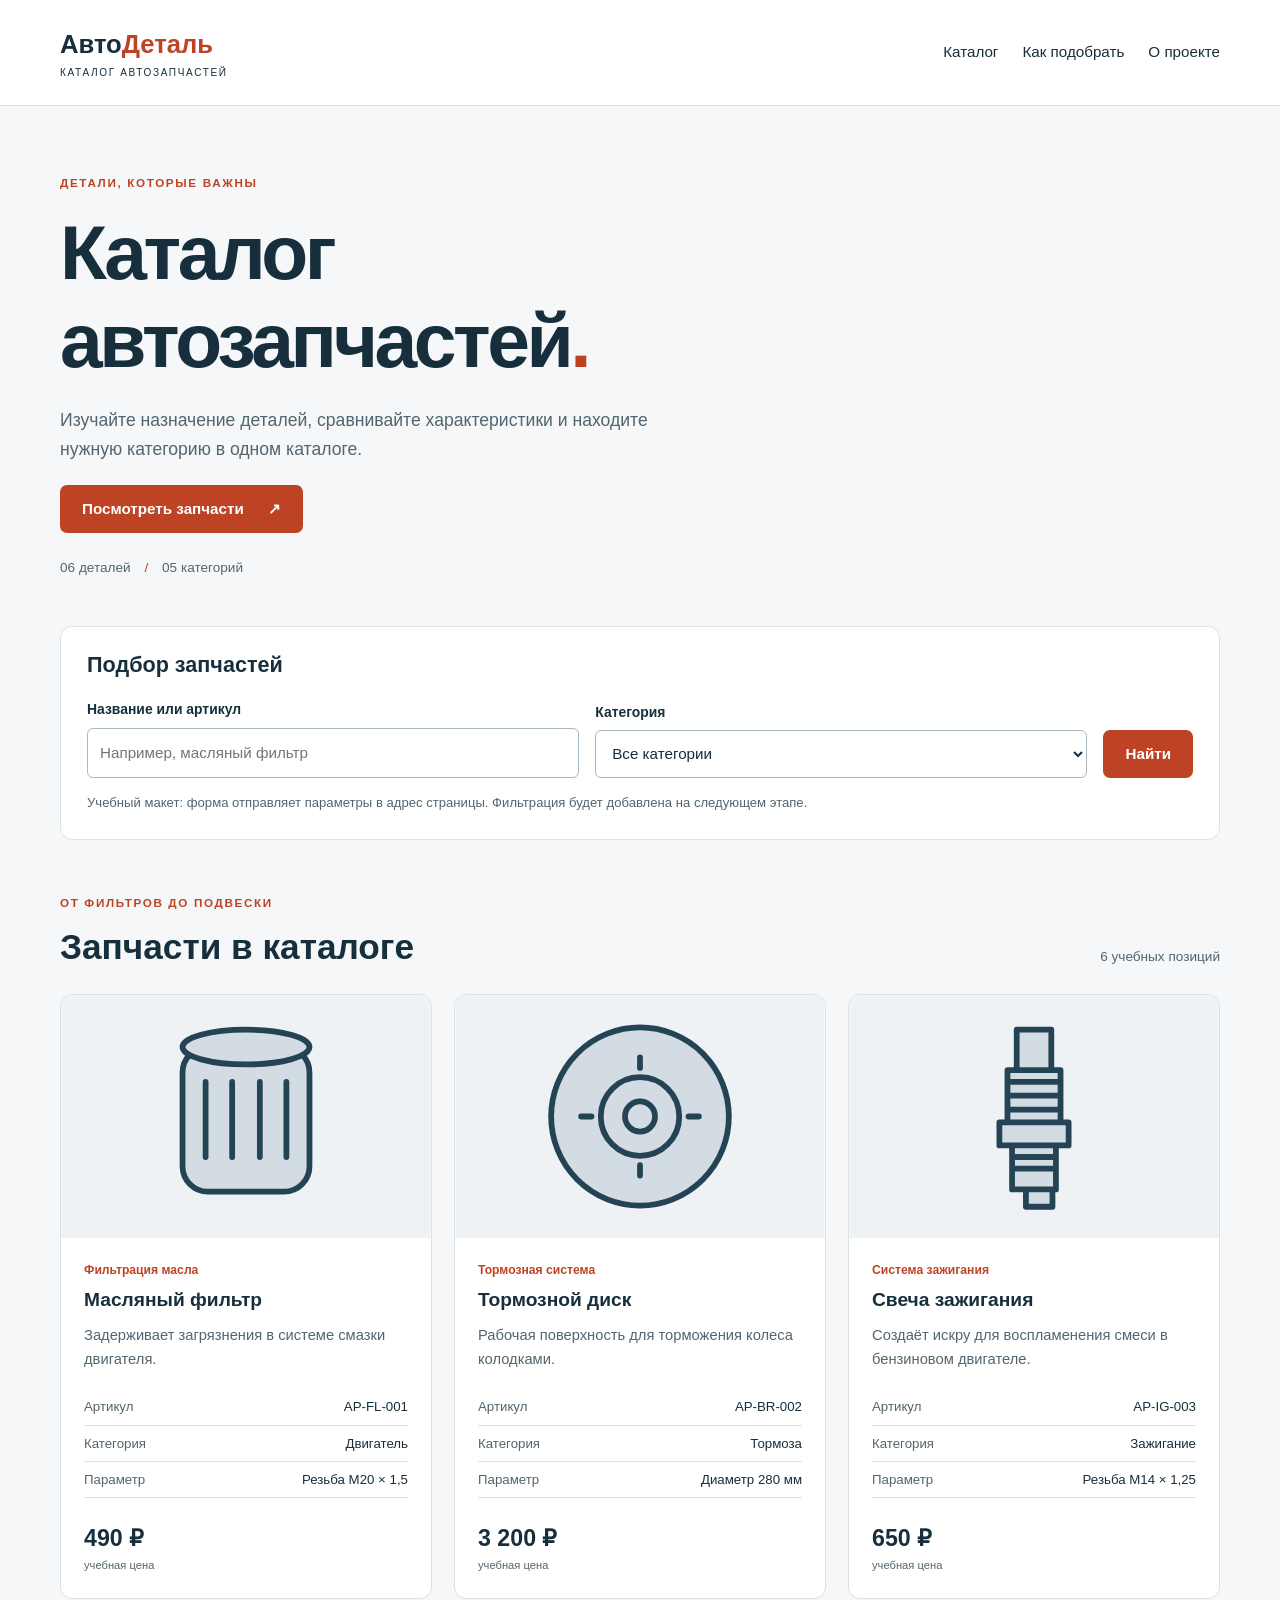
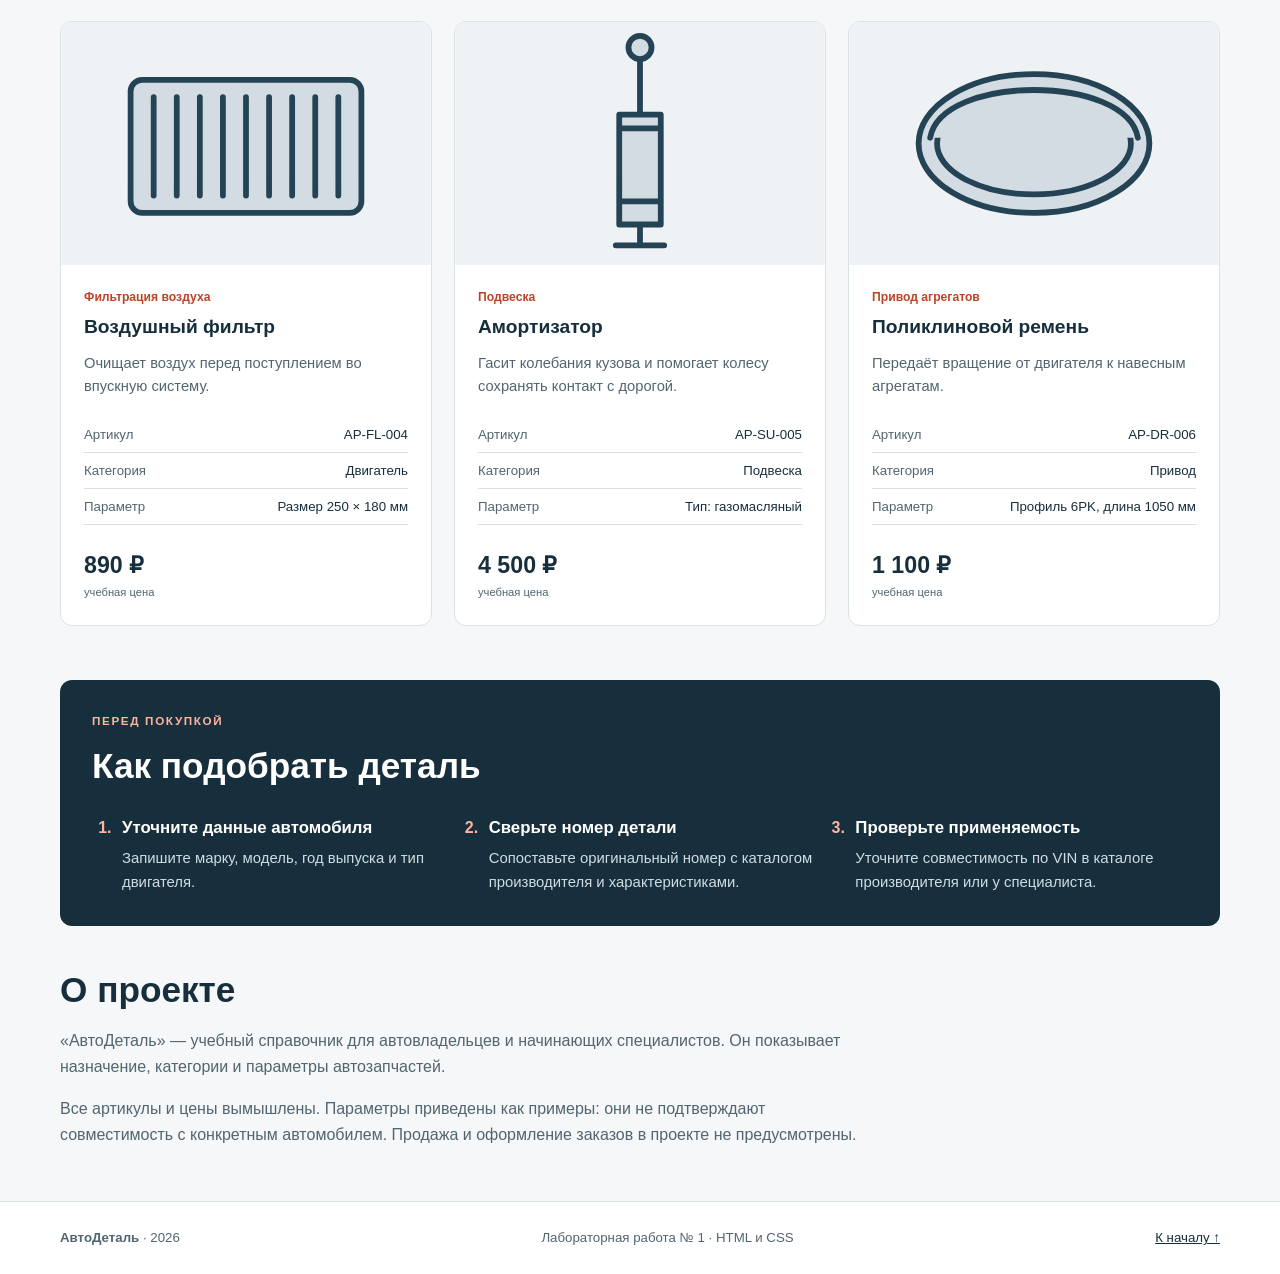
==== index.html @ cdf3020a "Add files via upload" ====
<!doctype html>
<html lang="ru">
<head><meta charset="utf-8"><meta name="viewport" content="width=device-width, initial-scale=1"><meta name="description" content="Учебный каталог автозапчастей: характеристики и категории деталей."><title>АвтоДеталь — каталог автозапчастей</title><link rel="stylesheet" href="styles/main.css"></head>
<body>
<a class="skip-link" href="#main">Перейти к содержимому</a>
<header class="site-header"><div class="container header-inner"><a class="brand" href="index.html">Авто<span>Деталь</span><small>КАТАЛОГ АВТОЗАПЧАСТЕЙ</small></a><nav aria-label="Основная навигация"><a href="#catalog">Каталог</a><a href="#guide">Как подобрать</a><a href="#about">О проекте</a></nav></div></header>
<main id="main" class="container">
<section class="hero" aria-labelledby="page-title"><p class="eyebrow">ДЕТАЛИ, КОТОРЫЕ ВАЖНЫ</p><h1 id="page-title">Каталог<br>автозапчастей<span>.</span></h1><p>Изучайте назначение деталей, сравнивайте характеристики и находите нужную категорию в одном каталоге.</p><a class="button" href="#catalog">Посмотреть запчасти <span aria-hidden="true">↗</span></a><div class="hero-note">06 деталей <span> / </span> 05 категорий</div></section>
<section class="search-section" aria-labelledby="search-title"><h2 id="search-title">Подбор запчастей</h2><form action="index.html#catalog" method="get"><div class="field"><label for="query">Название или артикул</label><input id="query" name="query" type="search" placeholder="Например, масляный фильтр"></div><div class="field"><label for="category">Категория</label><select id="category" name="category"><option value="all">Все категории</option><option value="engine">Двигатель</option><option value="brakes">Тормоза</option><option value="ignition">Зажигание</option><option value="suspension">Подвеска</option><option value="drive">Привод</option></select></div><button class="button" type="submit">Найти</button></form><p class="form-note">Учебный макет: форма отправляет параметры в адрес страницы. Фильтрация будет добавлена на следующем этапе.</p></section>
<section id="catalog" class="catalog" aria-labelledby="catalog-title"><div class="section-heading"><div><p class="eyebrow">ОТ ФИЛЬТРОВ ДО ПОДВЕСКИ</p><h2 id="catalog-title">Запчасти в каталоге</h2></div><p>6 учебных позиций</p></div><div class="cards"><article class="card">
      <img src="assets/images/filter.svg" alt="Схематичное изображение: масляный фильтр" width="320" height="210">
      <div class="card-body"><p class="category">Фильтрация масла</p><h3>Масляный фильтр</h3><p class="description">Задерживает загрязнения в системе смазки двигателя.</p>
      <dl><div><dt>Артикул</dt><dd>AP-FL-001</dd></div><div><dt>Категория</dt><dd>Двигатель</dd></div><div><dt>Параметр</dt><dd>Резьба M20 × 1,5</dd></div></dl>
      <p class="price">490 ₽ <span>учебная цена</span></p></div></article><article class="card">
      <img src="assets/images/brake.svg" alt="Схематичное изображение: тормозной диск" width="320" height="210">
      <div class="card-body"><p class="category">Тормозная система</p><h3>Тормозной диск</h3><p class="description">Рабочая поверхность для торможения колеса колодками.</p>
      <dl><div><dt>Артикул</dt><dd>AP-BR-002</dd></div><div><dt>Категория</dt><dd>Тормоза</dd></div><div><dt>Параметр</dt><dd>Диаметр 280 мм</dd></div></dl>
      <p class="price">3 200 ₽ <span>учебная цена</span></p></div></article><article class="card">
      <img src="assets/images/plug.svg" alt="Схематичное изображение: свеча зажигания" width="320" height="210">
      <div class="card-body"><p class="category">Система зажигания</p><h3>Свеча зажигания</h3><p class="description">Создаёт искру для воспламенения смеси в бензиновом двигателе.</p>
      <dl><div><dt>Артикул</dt><dd>AP-IG-003</dd></div><div><dt>Категория</dt><dd>Зажигание</dd></div><div><dt>Параметр</dt><dd>Резьба M14 × 1,25</dd></div></dl>
      <p class="price">650 ₽ <span>учебная цена</span></p></div></article><article class="card">
      <img src="assets/images/air.svg" alt="Схематичное изображение: воздушный фильтр" width="320" height="210">
      <div class="card-body"><p class="category">Фильтрация воздуха</p><h3>Воздушный фильтр</h3><p class="description">Очищает воздух перед поступлением во впускную систему.</p>
      <dl><div><dt>Артикул</dt><dd>AP-FL-004</dd></div><div><dt>Категория</dt><dd>Двигатель</dd></div><div><dt>Параметр</dt><dd>Размер 250 × 180 мм</dd></div></dl>
      <p class="price">890 ₽ <span>учебная цена</span></p></div></article><article class="card">
      <img src="assets/images/shock.svg" alt="Схематичное изображение: амортизатор" width="320" height="210">
      <div class="card-body"><p class="category">Подвеска</p><h3>Амортизатор</h3><p class="description">Гасит колебания кузова и помогает колесу сохранять контакт с дорогой.</p>
      <dl><div><dt>Артикул</dt><dd>AP-SU-005</dd></div><div><dt>Категория</dt><dd>Подвеска</dd></div><div><dt>Параметр</dt><dd>Тип: газомасляный</dd></div></dl>
      <p class="price">4 500 ₽ <span>учебная цена</span></p></div></article><article class="card">
      <img src="assets/images/belt.svg" alt="Схематичное изображение: поликлиновой ремень" width="320" height="210">
      <div class="card-body"><p class="category">Привод агрегатов</p><h3>Поликлиновой ремень</h3><p class="description">Передаёт вращение от двигателя к навесным агрегатам.</p>
      <dl><div><dt>Артикул</dt><dd>AP-DR-006</dd></div><div><dt>Категория</dt><dd>Привод</dd></div><div><dt>Параметр</dt><dd>Профиль 6PK, длина 1050 мм</dd></div></dl>
      <p class="price">1 100 ₽ <span>учебная цена</span></p></div></article></div></section>
<section id="guide" class="guide" aria-labelledby="guide-title"><p class="eyebrow">ПЕРЕД ПОКУПКОЙ</p><h2 id="guide-title">Как подобрать деталь</h2><ol><li><h3>Уточните данные автомобиля</h3><p>Запишите марку, модель, год выпуска и тип двигателя.</p></li><li><h3>Сверьте номер детали</h3><p>Сопоставьте оригинальный номер с каталогом производителя и характеристиками.</p></li><li><h3>Проверьте применяемость</h3><p>Уточните совместимость по VIN в каталоге производителя или у специалиста.</p></li></ol></section>
<section id="about" class="about" aria-labelledby="about-title"><h2 id="about-title">О проекте</h2><p>«АвтоДеталь» — учебный справочник для автовладельцев и начинающих специалистов. Он показывает назначение, категории и параметры автозапчастей.</p><p>Все артикулы и цены вымышлены. Параметры приведены как примеры: они не подтверждают совместимость с конкретным автомобилем. Продажа и оформление заказов в проекте не предусмотрены.</p></section>
</main><footer><div class="container footer-inner"><p><strong>АвтоДеталь</strong> · 2026</p><p>Лабораторная работа № 1 · HTML и CSS</p><a href="#page-title">К началу ↑</a></div></footer>
</body></html>
---- styles/main.css ----
/* Основные цвета и единая система размеров. */
:root{--ink:#172f3c;--muted:#526570;--accent:#be4325;--line:#dae2e6;--paper:#f5f7f8}
*{box-sizing:border-box}html{scroll-behavior:smooth}body{margin:0;background:var(--paper);color:var(--ink);font-family:Arial,Helvetica,sans-serif;line-height:1.6}a{color:inherit}img{display:block;max-width:100%;height:auto}h1,h2,h3,p{margin:0}h1,h2,h3{line-height:1.15}h2{font-size:clamp(1.65rem,3vw,2.2rem)}h3{font-size:1.2rem}.container{width:min(1160px,calc(100% - 40px));margin-inline:auto}section{scroll-margin-top:24px}a:focus-visible,button:focus-visible,input:focus-visible,select:focus-visible{outline:3px solid #1867a0;outline-offset:4px}.skip-link{position:absolute;left:16px;top:-100px;z-index:5;background:white;padding:12px}.skip-link:focus{top:12px}
.site-header{background:white;border-bottom:1px solid var(--line)}.header-inner{display:flex;align-items:center;justify-content:space-between;gap:24px;padding-block:24px;flex-wrap:wrap}.brand{text-decoration:none;font-size:1.6rem;font-weight:800}.brand span{color:var(--accent)}.brand small{display:block;font-size:.63rem;letter-spacing:.16em;font-weight:400}nav{display:flex;gap:24px;flex-wrap:wrap}nav a{text-decoration:none;font-size:.95rem}nav a:hover{text-decoration:underline;color:var(--accent)}.hero{padding-block:68px 48px;max-width:850px}.eyebrow{font-size:.73rem;letter-spacing:.14em;font-weight:700;color:var(--accent);margin-bottom:15px}h1{font-size:clamp(2.6rem,6vw,4.9rem);letter-spacing:-.045em}h1 span{color:var(--accent)}.hero>p:not(.eyebrow){max-width:600px;margin-block:22px;color:var(--muted);font-size:1.1rem}.button{display:inline-flex;align-items:center;justify-content:center;gap:24px;background:var(--accent);color:white;border:0;border-radius:7px;padding:14px 22px;text-decoration:none;font:700 .95rem Arial,sans-serif;cursor:pointer;min-height:48px}.button:hover{background:#96321c}.hero-note{margin-top:24px;font-size:.85rem;color:var(--muted)}.hero-note span{margin-inline:10px;color:var(--accent)}.search-section{padding:26px;background:white;border:1px solid var(--line);border-radius:12px}.search-section h2{font-size:1.35rem;margin-bottom:20px}form{display:flex;gap:16px;align-items:end;flex-wrap:wrap}.field{flex:1 1 240px;min-width:0}label{display:block;font-size:.87rem;font-weight:700;margin-bottom:7px}input,select{width:100%;min-height:48px;border:1px solid #a9bac4;border-radius:6px;padding:12px;background:white;color:var(--ink);font:inherit;font-size:.95rem}.form-note{margin-top:14px;font-size:.82rem;color:var(--muted)}.catalog{padding-block:54px}.section-heading{display:flex;justify-content:space-between;align-items:end;gap:16px;flex-wrap:wrap;margin-bottom:26px}.section-heading>p{font-size:.85rem;color:var(--muted)}
/* Grid задаёт двумерную сетку карточек. */
.cards{display:grid;grid-template-columns:1fr;gap:22px}.card{min-width:0;background:white;border:1px solid var(--line);border-radius:12px;overflow:hidden}.card img{width:100%;aspect-ratio:320/210;object-fit:contain}.card-body{padding:23px}.category{font-size:.76rem;color:var(--accent);font-weight:700;margin-bottom:9px}.description{font-size:.92rem;color:var(--muted);margin-block:13px 18px}dl{font-size:.83rem;margin:0}dl>div{display:flex;justify-content:space-between;gap:12px;padding-block:7px;border-bottom:1px solid var(--line)}dt{color:var(--muted)}dd{margin:0;text-align:right;overflow-wrap:anywhere}.price{font-size:1.45rem;font-weight:700;margin-top:22px}.price span{display:block;font-size:.7rem;font-weight:400;color:var(--muted)}.guide{background:var(--ink);color:white;border-radius:12px;padding:32px}.guide .eyebrow{color:#ffb49d}.guide ol{display:grid;grid-template-columns:1fr;gap:28px;padding-left:24px;margin-block:28px 0}.guide li{padding-left:6px}.guide li::marker{color:#ffb49d;font-weight:700}.guide h3{font-size:1.05rem;margin-bottom:10px}.guide li p{color:#d0dce2;font-size:.93rem}.about{max-width:800px;padding-block:44px 54px}.about p{margin-top:17px;color:var(--muted)}footer{border-top:1px solid var(--line);background:white}.footer-inner{display:flex;justify-content:space-between;gap:18px;flex-wrap:wrap;padding-block:25px;font-size:.83rem}.footer-inner p{color:var(--muted)}
@media(min-width:640px){.cards{grid-template-columns:repeat(2,minmax(0,1fr))}}
@media(min-width:1024px){.cards{grid-template-columns:repeat(3,minmax(0,1fr))}.guide ol{grid-template-columns:repeat(3,minmax(0,1fr))}}
@media(max-width:479px){.container{width:calc(100% - 32px)}nav{gap:16px}.hero{padding-block:40px 32px}.search-section,.guide{padding:22px}form>.button{width:100%}.card-body{padding:20px}}
@media(prefers-reduced-motion:reduce){html{scroll-behavior:auto}}
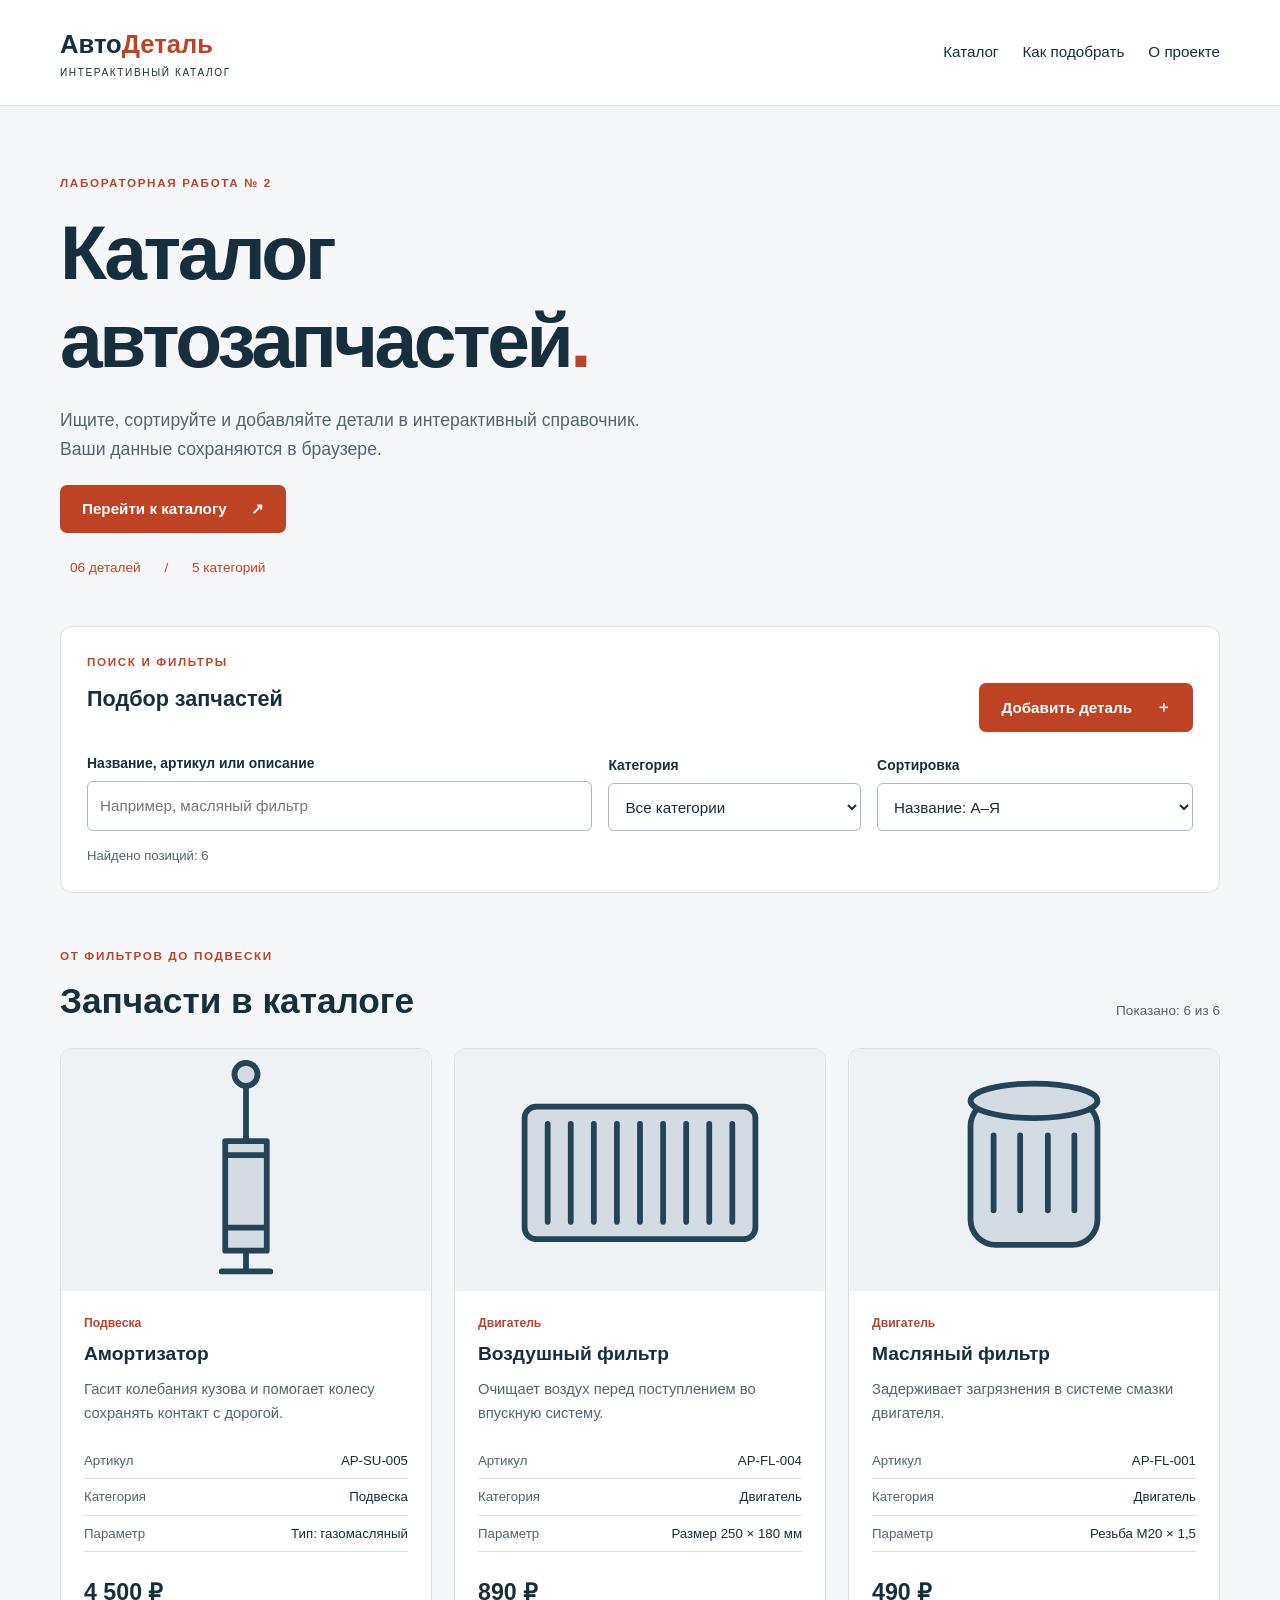
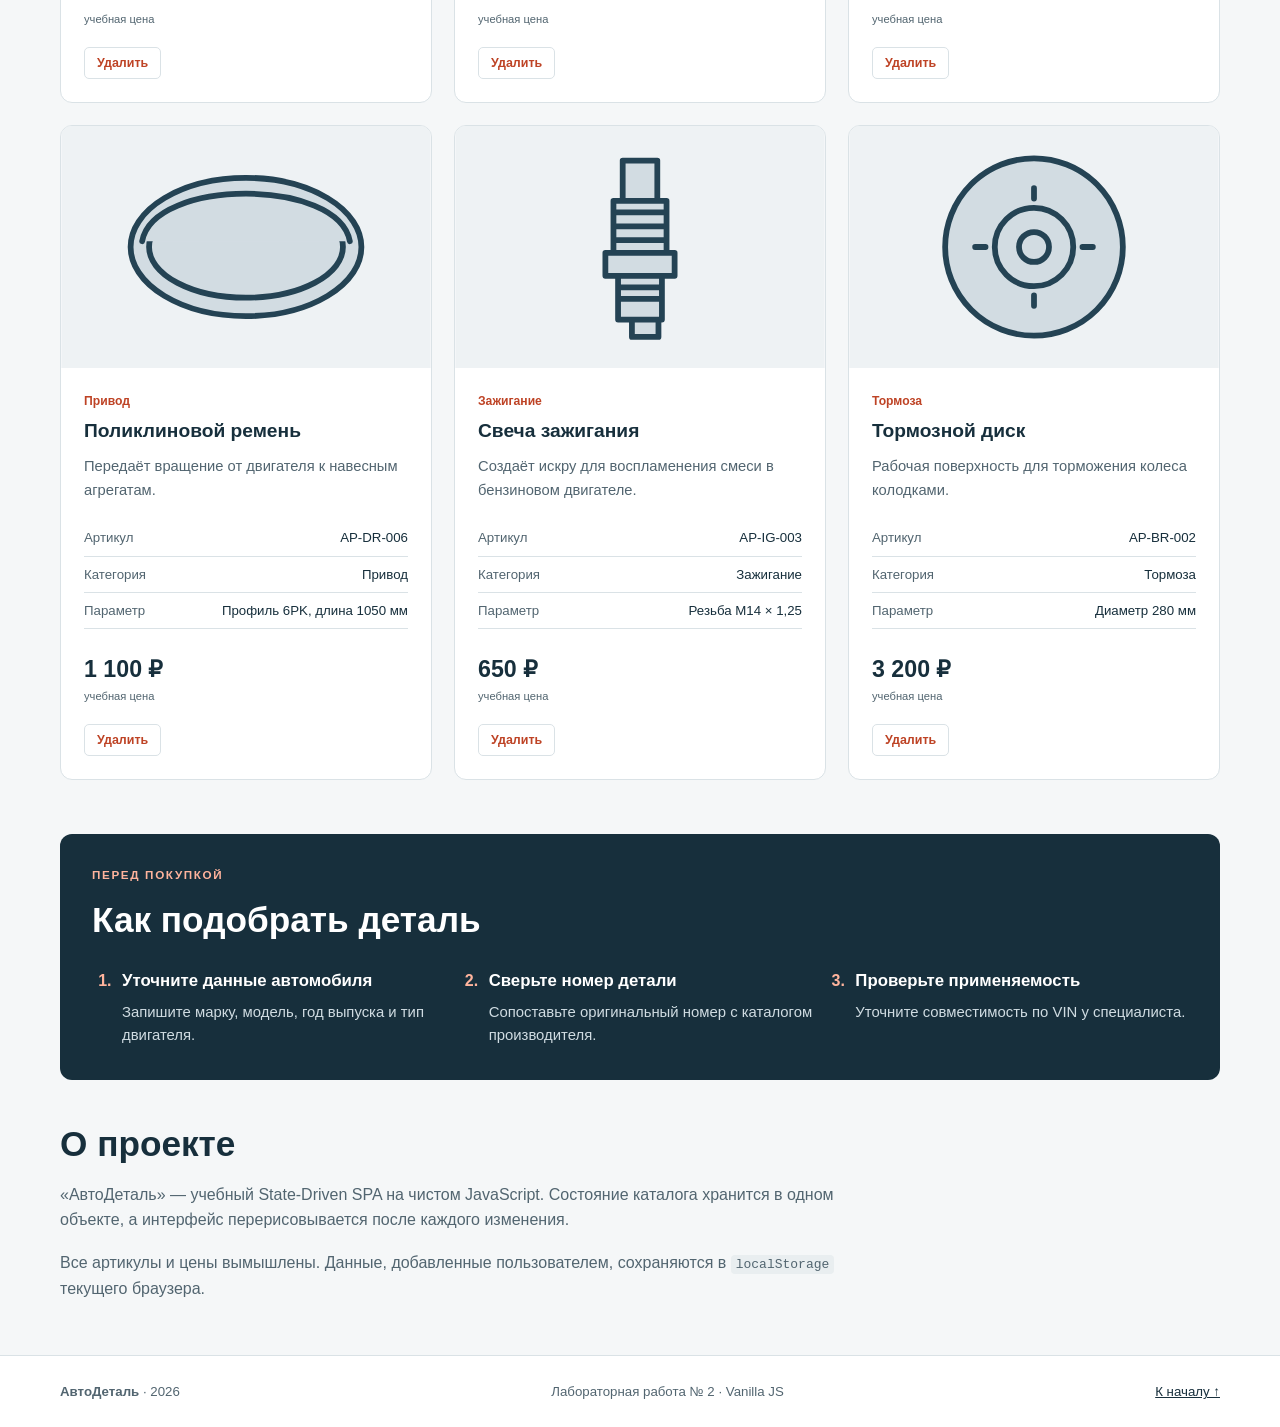
==== commit b3d2858f: "Add files via upload" ====
--- a/index.html
+++ b/index.html
@@ -1,38 +1,29 @@
 <!doctype html>
 <html lang="ru">
-<head><meta charset="utf-8"><meta name="viewport" content="width=device-width, initial-scale=1"><meta name="description" content="Учебный каталог автозапчастей: характеристики и категории деталей."><title>АвтоДеталь — каталог автозапчастей</title><link rel="stylesheet" href="styles/main.css"></head>
+<head>
+  <meta charset="utf-8">
+  <meta name="viewport" content="width=device-width, initial-scale=1">
+  <meta name="description" content="Интерактивный учебный каталог автозапчастей.">
+  <title>АвтоДеталь — интерактивный каталог</title>
+  <link rel="stylesheet" href="css/style.css">
+</head>
 <body>
 <a class="skip-link" href="#main">Перейти к содержимому</a>
-<header class="site-header"><div class="container header-inner"><a class="brand" href="index.html">Авто<span>Деталь</span><small>КАТАЛОГ АВТОЗАПЧАСТЕЙ</small></a><nav aria-label="Основная навигация"><a href="#catalog">Каталог</a><a href="#guide">Как подобрать</a><a href="#about">О проекте</a></nav></div></header>
+<header class="site-header"><div class="container header-inner">
+  <a class="brand" href="index.html">Авто<span>Деталь</span><small>ИНТЕРАКТИВНЫЙ КАТАЛОГ</small></a>
+  <nav aria-label="Основная навигация"><a href="#catalog">Каталог</a><a href="#guide">Как подобрать</a><a href="#about">О проекте</a></nav>
+</div></header>
 <main id="main" class="container">
-<section class="hero" aria-labelledby="page-title"><p class="eyebrow">ДЕТАЛИ, КОТОРЫЕ ВАЖНЫ</p><h1 id="page-title">Каталог<br>автозапчастей<span>.</span></h1><p>Изучайте назначение деталей, сравнивайте характеристики и находите нужную категорию в одном каталоге.</p><a class="button" href="#catalog">Посмотреть запчасти <span aria-hidden="true">↗</span></a><div class="hero-note">06 деталей <span> / </span> 05 категорий</div></section>
-<section class="search-section" aria-labelledby="search-title"><h2 id="search-title">Подбор запчастей</h2><form action="index.html#catalog" method="get"><div class="field"><label for="query">Название или артикул</label><input id="query" name="query" type="search" placeholder="Например, масляный фильтр"></div><div class="field"><label for="category">Категория</label><select id="category" name="category"><option value="all">Все категории</option><option value="engine">Двигатель</option><option value="brakes">Тормоза</option><option value="ignition">Зажигание</option><option value="suspension">Подвеска</option><option value="drive">Привод</option></select></div><button class="button" type="submit">Найти</button></form><p class="form-note">Учебный макет: форма отправляет параметры в адрес страницы. Фильтрация будет добавлена на следующем этапе.</p></section>
-<section id="catalog" class="catalog" aria-labelledby="catalog-title"><div class="section-heading"><div><p class="eyebrow">ОТ ФИЛЬТРОВ ДО ПОДВЕСКИ</p><h2 id="catalog-title">Запчасти в каталоге</h2></div><p>6 учебных позиций</p></div><div class="cards"><article class="card">
-      <img src="assets/images/filter.svg" alt="Схематичное изображение: масляный фильтр" width="320" height="210">
-      <div class="card-body"><p class="category">Фильтрация масла</p><h3>Масляный фильтр</h3><p class="description">Задерживает загрязнения в системе смазки двигателя.</p>
-      <dl><div><dt>Артикул</dt><dd>AP-FL-001</dd></div><div><dt>Категория</dt><dd>Двигатель</dd></div><div><dt>Параметр</dt><dd>Резьба M20 × 1,5</dd></div></dl>
-      <p class="price">490 ₽ <span>учебная цена</span></p></div></article><article class="card">
-      <img src="assets/images/brake.svg" alt="Схематичное изображение: тормозной диск" width="320" height="210">
-      <div class="card-body"><p class="category">Тормозная система</p><h3>Тормозной диск</h3><p class="description">Рабочая поверхность для торможения колеса колодками.</p>
-      <dl><div><dt>Артикул</dt><dd>AP-BR-002</dd></div><div><dt>Категория</dt><dd>Тормоза</dd></div><div><dt>Параметр</dt><dd>Диаметр 280 мм</dd></div></dl>
-      <p class="price">3 200 ₽ <span>учебная цена</span></p></div></article><article class="card">
-      <img src="assets/images/plug.svg" alt="Схематичное изображение: свеча зажигания" width="320" height="210">
-      <div class="card-body"><p class="category">Система зажигания</p><h3>Свеча зажигания</h3><p class="description">Создаёт искру для воспламенения смеси в бензиновом двигателе.</p>
-      <dl><div><dt>Артикул</dt><dd>AP-IG-003</dd></div><div><dt>Категория</dt><dd>Зажигание</dd></div><div><dt>Параметр</dt><dd>Резьба M14 × 1,25</dd></div></dl>
-      <p class="price">650 ₽ <span>учебная цена</span></p></div></article><article class="card">
-      <img src="assets/images/air.svg" alt="Схематичное изображение: воздушный фильтр" width="320" height="210">
-      <div class="card-body"><p class="category">Фильтрация воздуха</p><h3>Воздушный фильтр</h3><p class="description">Очищает воздух перед поступлением во впускную систему.</p>
-      <dl><div><dt>Артикул</dt><dd>AP-FL-004</dd></div><div><dt>Категория</dt><dd>Двигатель</dd></div><div><dt>Параметр</dt><dd>Размер 250 × 180 мм</dd></div></dl>
-      <p class="price">890 ₽ <span>учебная цена</span></p></div></article><article class="card">
-      <img src="assets/images/shock.svg" alt="Схематичное изображение: амортизатор" width="320" height="210">
-      <div class="card-body"><p class="category">Подвеска</p><h3>Амортизатор</h3><p class="description">Гасит колебания кузова и помогает колесу сохранять контакт с дорогой.</p>
-      <dl><div><dt>Артикул</dt><dd>AP-SU-005</dd></div><div><dt>Категория</dt><dd>Подвеска</dd></div><div><dt>Параметр</dt><dd>Тип: газомасляный</dd></div></dl>
-      <p class="price">4 500 ₽ <span>учебная цена</span></p></div></article><article class="card">
-      <img src="assets/images/belt.svg" alt="Схематичное изображение: поликлиновой ремень" width="320" height="210">
-      <div class="card-body"><p class="category">Привод агрегатов</p><h3>Поликлиновой ремень</h3><p class="description">Передаёт вращение от двигателя к навесным агрегатам.</p>
-      <dl><div><dt>Артикул</dt><dd>AP-DR-006</dd></div><div><dt>Категория</dt><dd>Привод</dd></div><div><dt>Параметр</dt><dd>Профиль 6PK, длина 1050 мм</dd></div></dl>
-      <p class="price">1 100 ₽ <span>учебная цена</span></p></div></article></div></section>
-<section id="guide" class="guide" aria-labelledby="guide-title"><p class="eyebrow">ПЕРЕД ПОКУПКОЙ</p><h2 id="guide-title">Как подобрать деталь</h2><ol><li><h3>Уточните данные автомобиля</h3><p>Запишите марку, модель, год выпуска и тип двигателя.</p></li><li><h3>Сверьте номер детали</h3><p>Сопоставьте оригинальный номер с каталогом производителя и характеристиками.</p></li><li><h3>Проверьте применяемость</h3><p>Уточните совместимость по VIN в каталоге производителя или у специалиста.</p></li></ol></section>
-<section id="about" class="about" aria-labelledby="about-title"><h2 id="about-title">О проекте</h2><p>«АвтоДеталь» — учебный справочник для автовладельцев и начинающих специалистов. Он показывает назначение, категории и параметры автозапчастей.</p><p>Все артикулы и цены вымышлены. Параметры приведены как примеры: они не подтверждают совместимость с конкретным автомобилем. Продажа и оформление заказов в проекте не предусмотрены.</p></section>
-</main><footer><div class="container footer-inner"><p><strong>АвтоДеталь</strong> · 2026</p><p>Лабораторная работа № 1 · HTML и CSS</p><a href="#page-title">К началу ↑</a></div></footer>
-</body></html>+  <section class="hero" aria-labelledby="page-title"><p class="eyebrow">ЛАБОРАТОРНАЯ РАБОТА № 2</p><h1 id="page-title">Каталог<br>автозапчастей<span>.</span></h1><p>Ищите, сортируйте и добавляйте детали в интерактивный справочник. Ваши данные сохраняются в браузере.</p><a class="button" href="#catalog">Перейти к каталогу <span aria-hidden="true">↗</span></a><div class="hero-note"><span id="hero-count">06 деталей</span><span> / </span><span id="hero-categories">05 категорий</span></div></section>
+  <section class="search-section" aria-labelledby="search-title"><div class="section-heading compact"><div><p class="eyebrow">ПОИСК И ФИЛЬТРЫ</p><h2 id="search-title">Подбор запчастей</h2></div><button id="add-item-button" class="button" type="button">Добавить деталь <span aria-hidden="true">＋</span></button></div>
+    <div class="controls"><div class="field"><label for="query">Название, артикул или описание</label><input id="query" type="search" placeholder="Например, масляный фильтр" autocomplete="off"></div><div class="field"><label for="category">Категория</label><select id="category"><option value="all">Все категории</option></select></div><div class="field sort-field"><label for="sort">Сортировка</label><select id="sort"><option value="name-asc">Название: А–Я</option><option value="name-desc">Название: Я–А</option><option value="price-asc">Цена: сначала дешевле</option><option value="price-desc">Цена: сначала дороже</option></select></div></div>
+    <p id="results-note" class="form-note" aria-live="polite"></p>
+  </section>
+  <section id="catalog" class="catalog" aria-labelledby="catalog-title"><div class="section-heading"><div><p class="eyebrow">ОТ ФИЛЬТРОВ ДО ПОДВЕСКИ</p><h2 id="catalog-title">Запчасти в каталоге</h2></div><p id="catalog-count"></p></div><div id="cards" class="cards" aria-live="polite"></div><div id="empty-state" class="empty-state" hidden><h3>Ничего не найдено</h3><p>Измените поисковый запрос или сбросьте фильтр категории.</p></div></section>
+  <section id="guide" class="guide" aria-labelledby="guide-title"><p class="eyebrow">ПЕРЕД ПОКУПКОЙ</p><h2 id="guide-title">Как подобрать деталь</h2><ol><li><h3>Уточните данные автомобиля</h3><p>Запишите марку, модель, год выпуска и тип двигателя.</p></li><li><h3>Сверьте номер детали</h3><p>Сопоставьте оригинальный номер с каталогом производителя.</p></li><li><h3>Проверьте применяемость</h3><p>Уточните совместимость по VIN у специалиста.</p></li></ol></section>
+  <section id="about" class="about" aria-labelledby="about-title"><h2 id="about-title">О проекте</h2><p>«АвтоДеталь» — учебный State-Driven SPA на чистом JavaScript. Состояние каталога хранится в одном объекте, а интерфейс перерисовывается после каждого изменения.</p><p>Все артикулы и цены вымышлены. Данные, добавленные пользователем, сохраняются в <code>localStorage</code> текущего браузера.</p></section>
+</main>
+<footer><div class="container footer-inner"><p><strong>АвтоДеталь</strong> · 2026</p><p>Лабораторная работа № 2 · Vanilla JS</p><a href="#page-title">К началу ↑</a></div></footer>
+<div id="modal" class="modal" hidden><div class="modal-backdrop" data-close-modal></div><section class="modal-dialog" role="dialog" aria-modal="true" aria-labelledby="modal-title"><button class="modal-close" type="button" aria-label="Закрыть" data-close-modal>×</button><p class="eyebrow">НОВАЯ ПОЗИЦИЯ</p><h2 id="modal-title">Добавить запчасть</h2><form id="item-form" novalidate><div class="field"><label for="item-name">Название *</label><input id="item-name" name="name" required minlength="3" maxlength="60"><small class="error" data-error-for="name"></small></div><div class="field"><label for="item-category">Категория *</label><select id="item-category" name="category" required><option value="">Выберите категорию</option></select><small class="error" data-error-for="category"></small></div><div class="field"><label for="item-price">Цена, ₽ *</label><input id="item-price" name="price" type="number" required min="1" max="1000000" step="1"><small class="error" data-error-for="price"></small></div><div class="field"><label for="item-description">Описание *</label><textarea id="item-description" name="description" required minlength="10" maxlength="240" rows="3"></textarea><small class="error" data-error-for="description"></small></div><div class="field"><label for="item-article">Артикул *</label><input id="item-article" name="article" required minlength="4" maxlength="20" pattern="[A-Za-zА-Яа-я0-9-]+"><small class="error" data-error-for="article"></small></div><div class="modal-actions"><button class="button secondary" type="button" data-close-modal>Отмена</button><button class="button" type="submit">Сохранить деталь</button></div></form></section></div>
+<script src="js/app.js" defer></script>
+</body></html>
--- a/css/style.css
+++ b/css/style.css
@@ -0,0 +1,12 @@
+/* Основные цвета и единая система размеров. */
+:root{--ink:#172f3c;--muted:#526570;--accent:#be4325;--line:#dae2e6;--paper:#f5f7f8}
+*{box-sizing:border-box}html{scroll-behavior:smooth}body{margin:0;background:var(--paper);color:var(--ink);font-family:Arial,Helvetica,sans-serif;line-height:1.6}a{color:inherit}img{display:block;max-width:100%;height:auto}h1,h2,h3,p{margin:0}h1,h2,h3{line-height:1.15}h2{font-size:clamp(1.65rem,3vw,2.2rem)}h3{font-size:1.2rem}.container{width:min(1160px,calc(100% - 40px));margin-inline:auto}section{scroll-margin-top:24px}a:focus-visible,button:focus-visible,input:focus-visible,select:focus-visible{outline:3px solid #1867a0;outline-offset:4px}.skip-link{position:absolute;left:16px;top:-100px;z-index:5;background:white;padding:12px}.skip-link:focus{top:12px}
+.site-header{background:white;border-bottom:1px solid var(--line)}.header-inner{display:flex;align-items:center;justify-content:space-between;gap:24px;padding-block:24px;flex-wrap:wrap}.brand{text-decoration:none;font-size:1.6rem;font-weight:800}.brand span{color:var(--accent)}.brand small{display:block;font-size:.63rem;letter-spacing:.16em;font-weight:400}nav{display:flex;gap:24px;flex-wrap:wrap}nav a{text-decoration:none;font-size:.95rem}nav a:hover{text-decoration:underline;color:var(--accent)}.hero{padding-block:68px 48px;max-width:850px}.eyebrow{font-size:.73rem;letter-spacing:.14em;font-weight:700;color:var(--accent);margin-bottom:15px}h1{font-size:clamp(2.6rem,6vw,4.9rem);letter-spacing:-.045em}h1 span{color:var(--accent)}.hero>p:not(.eyebrow){max-width:600px;margin-block:22px;color:var(--muted);font-size:1.1rem}.button{display:inline-flex;align-items:center;justify-content:center;gap:24px;background:var(--accent);color:white;border:0;border-radius:7px;padding:14px 22px;text-decoration:none;font:700 .95rem Arial,sans-serif;cursor:pointer;min-height:48px}.button:hover{background:#96321c}.hero-note{margin-top:24px;font-size:.85rem;color:var(--muted)}.hero-note span{margin-inline:10px;color:var(--accent)}.search-section{padding:26px;background:white;border:1px solid var(--line);border-radius:12px}.search-section h2{font-size:1.35rem;margin-bottom:20px}form{display:flex;gap:16px;align-items:end;flex-wrap:wrap}.field{flex:1 1 240px;min-width:0}label{display:block;font-size:.87rem;font-weight:700;margin-bottom:7px}input,select{width:100%;min-height:48px;border:1px solid #a9bac4;border-radius:6px;padding:12px;background:white;color:var(--ink);font:inherit;font-size:.95rem}.form-note{margin-top:14px;font-size:.82rem;color:var(--muted)}.catalog{padding-block:54px}.section-heading{display:flex;justify-content:space-between;align-items:end;gap:16px;flex-wrap:wrap;margin-bottom:26px}.section-heading>p{font-size:.85rem;color:var(--muted)}
+/* Grid задаёт двумерную сетку карточек. */
+.cards{display:grid;grid-template-columns:1fr;gap:22px}.card{min-width:0;background:white;border:1px solid var(--line);border-radius:12px;overflow:hidden}.card img{width:100%;aspect-ratio:320/210;object-fit:contain}.card-body{padding:23px}.category{font-size:.76rem;color:var(--accent);font-weight:700;margin-bottom:9px}.description{font-size:.92rem;color:var(--muted);margin-block:13px 18px}dl{font-size:.83rem;margin:0}dl>div{display:flex;justify-content:space-between;gap:12px;padding-block:7px;border-bottom:1px solid var(--line)}dt{color:var(--muted)}dd{margin:0;text-align:right;overflow-wrap:anywhere}.price{font-size:1.45rem;font-weight:700;margin-top:22px}.price span{display:block;font-size:.7rem;font-weight:400;color:var(--muted)}.guide{background:var(--ink);color:white;border-radius:12px;padding:32px}.guide .eyebrow{color:#ffb49d}.guide ol{display:grid;grid-template-columns:1fr;gap:28px;padding-left:24px;margin-block:28px 0}.guide li{padding-left:6px}.guide li::marker{color:#ffb49d;font-weight:700}.guide h3{font-size:1.05rem;margin-bottom:10px}.guide li p{color:#d0dce2;font-size:.93rem}.about{max-width:800px;padding-block:44px 54px}.about p{margin-top:17px;color:var(--muted)}footer{border-top:1px solid var(--line);background:white}.footer-inner{display:flex;justify-content:space-between;gap:18px;flex-wrap:wrap;padding-block:25px;font-size:.83rem}.footer-inner p{color:var(--muted)}
+@media(min-width:640px){.cards{grid-template-columns:repeat(2,minmax(0,1fr))}}
+@media(min-width:1024px){.cards{grid-template-columns:repeat(3,minmax(0,1fr))}.guide ol{grid-template-columns:repeat(3,minmax(0,1fr))}}
+@media(max-width:479px){.container{width:calc(100% - 32px)}nav{gap:16px}.hero{padding-block:40px 32px}.search-section,.guide{padding:22px}form>.button{width:100%}.card-body{padding:20px}}
+@media(prefers-reduced-motion:reduce){html{scroll-behavior:auto}}
+/* Дополнения ЛР2: интерактивное состояние, модальное окно и управляющие элементы. */
+.controls{display:grid;grid-template-columns:2fr 1fr 1.25fr;gap:16px;align-items:end}.compact{margin-bottom:20px}.compact h2{font-size:1.35rem}.sort-field{min-width:190px}.delete-button{margin-top:18px;border:1px solid var(--line);background:transparent;color:var(--accent);border-radius:5px;padding:8px 12px;font:700 .78rem Arial;cursor:pointer}.delete-button:hover{background:#fff2ee}.empty-state{text-align:center;padding:54px 20px;background:white;border:1px dashed var(--line);border-radius:12px}.empty-state p{color:var(--muted);margin-top:8px}.modal[hidden]{display:none}.modal{position:fixed;inset:0;z-index:10;display:grid;place-items:center;padding:20px}.modal-backdrop{position:absolute;inset:0;background:rgb(23 47 60 / 62%)}.modal-dialog{position:relative;width:min(560px,100%);max-height:calc(100vh - 40px);overflow:auto;background:var(--paper);border-radius:12px;padding:32px;box-shadow:0 20px 60px rgb(0 0 0 / 25%)}.modal-close{position:absolute;right:18px;top:12px;border:0;background:transparent;color:var(--muted);font-size:2rem;line-height:1;cursor:pointer}.modal-dialog h2{margin-bottom:22px}.modal-dialog form{display:grid;gap:14px}.modal-dialog textarea{width:100%;resize:vertical;border:1px solid #a9bac4;border-radius:6px;padding:12px;color:var(--ink);font:inherit}.error{display:block;min-height:18px;margin-top:4px;color:#ad2d1c;font-size:.78rem}.modal-actions{display:flex;justify-content:flex-end;gap:10px;margin-top:8px}.button.secondary{background:transparent;border:1px solid var(--line);color:var(--ink)}body.modal-open{overflow:hidden}code{background:#e9eef0;padding:2px 5px;border-radius:4px}@media(max-width:760px){.controls{grid-template-columns:1fr}.modal-dialog{padding:26px 20px}.section-heading.compact{align-items:start}.section-heading.compact .button{width:100%}}@media(max-width:479px){.modal-actions{flex-direction:column-reverse}.modal-actions .button{width:100%}}
